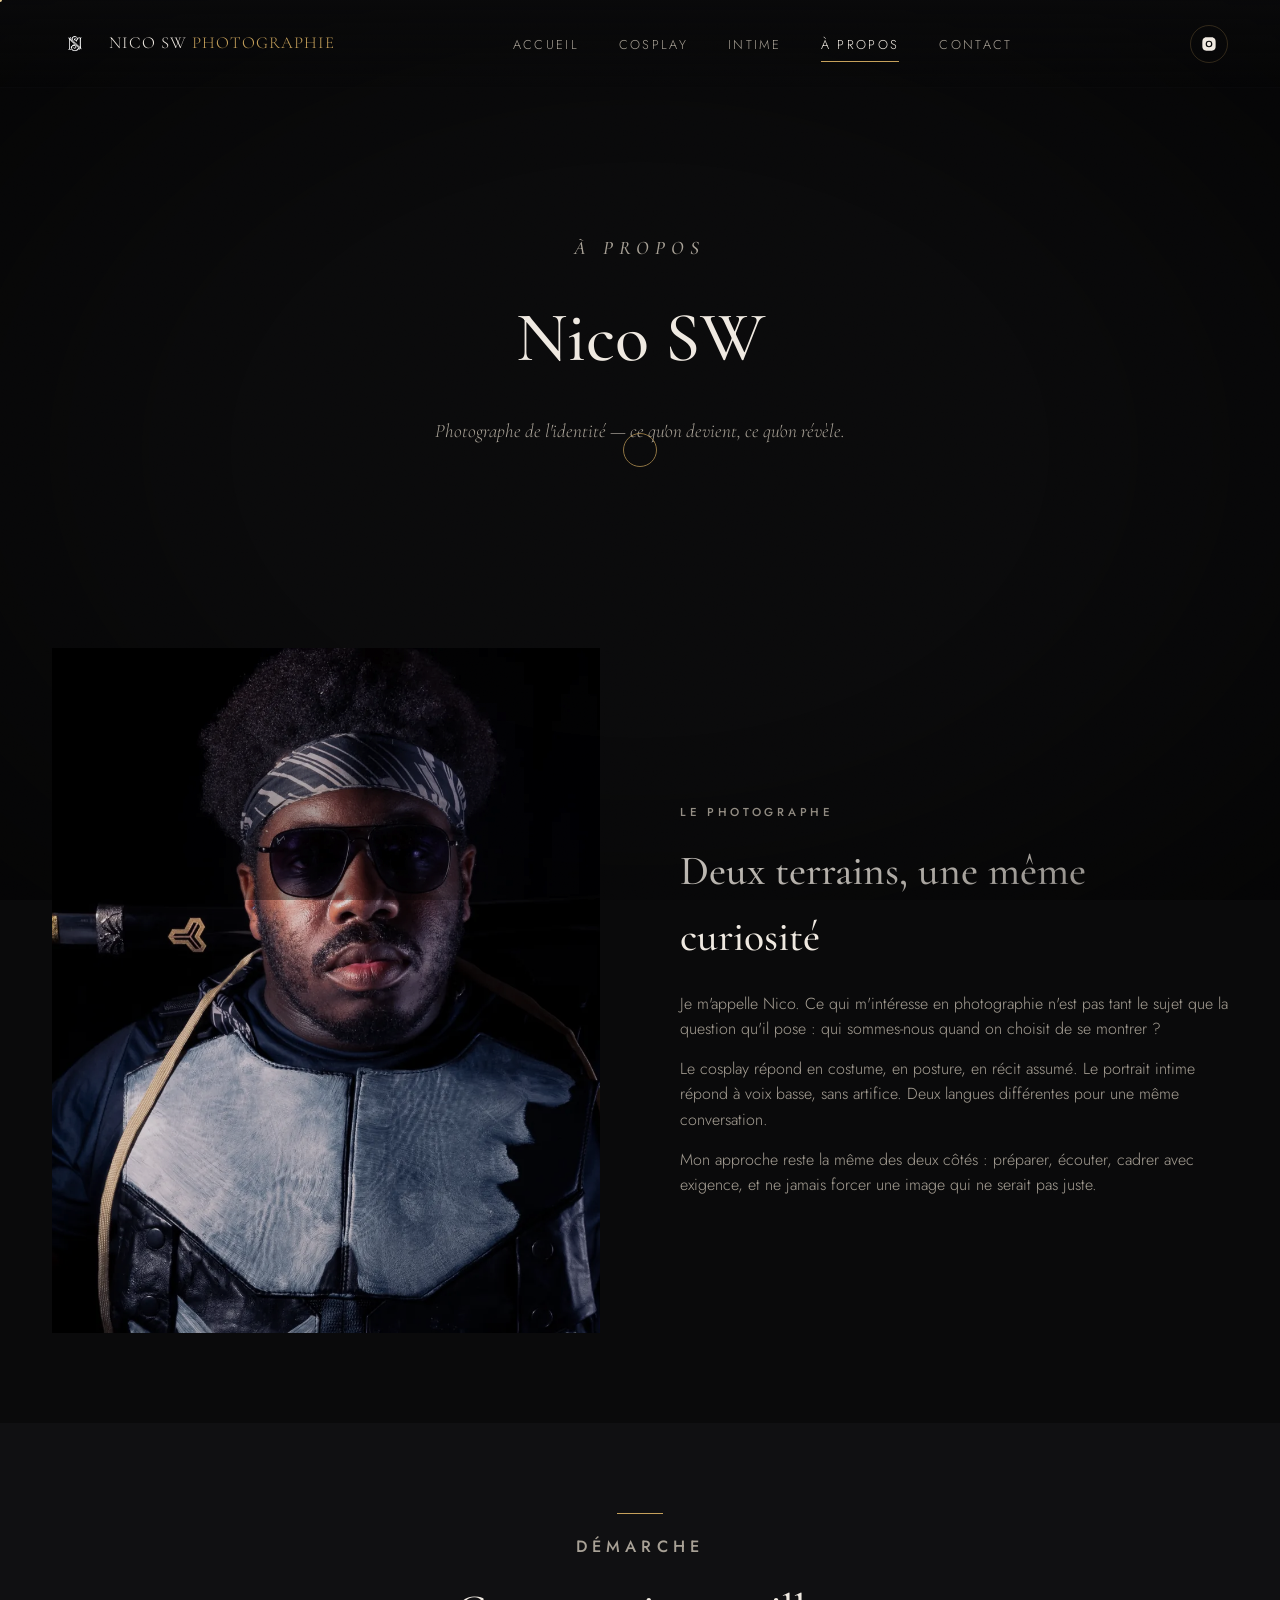
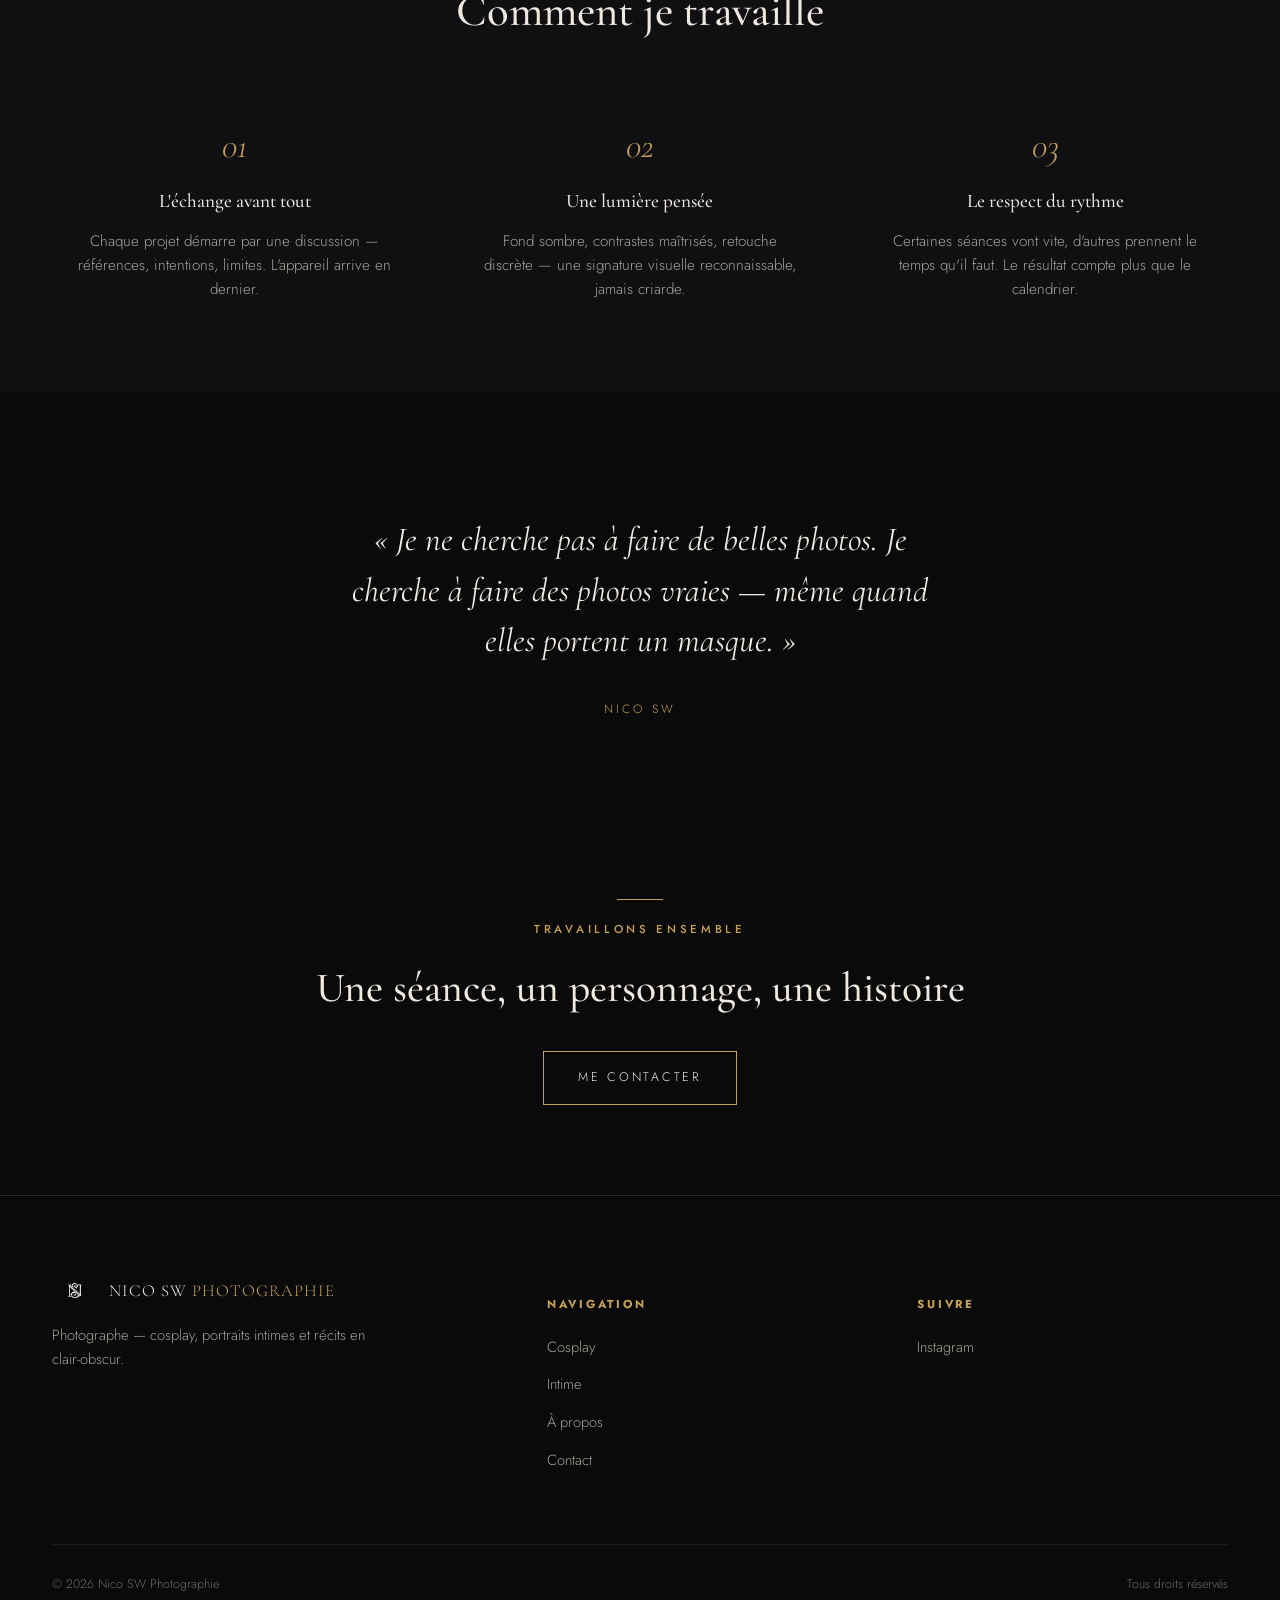
==== a-propos.html @ 3ee848cc "Refonte complète du site : identité sombre et luxe autour du concept masque / vérité Site statique m" ====
<!DOCTYPE html>
<html lang="fr">
<head>
<meta charset="UTF-8">
<meta name="viewport" content="width=device-width, initial-scale=1.0">
<title>À propos — Nico SW Photographie</title>
<meta name="description" content="À propos de Nico SW Photographie — parcours, philosophie et démarche artistique entre cosplay et portraits intimes.">
<link rel="icon" type="image/png" sizes="32x32" href="assets/img/favicon-32.png">
<link rel="apple-touch-icon" href="assets/img/apple-touch-icon.png">
<link rel="preconnect" href="https://fonts.googleapis.com">
<link rel="preconnect" href="https://fonts.gstatic.com" crossorigin>
<link rel="stylesheet" href="css/style.css">
</head>
<body>
<a class="skip-link" href="#main">Aller au contenu</a>
<div class="grain" aria-hidden="true"></div>
<div class="vignette" aria-hidden="true"></div>
<div class="cursor-ring" aria-hidden="true"></div>
<div class="cursor-dot" aria-hidden="true"></div>
<div class="curtain" aria-hidden="true">
  <img class="curtain__mark" src="assets/img/logo-ns.webp" alt="">
</div>

<header class="site-header">
  <div class="wrap">
    <a class="brand" href="index.html">
      <img src="assets/img/logo-ns.webp" alt="">
      <span class="brand-name">NICO SW <em>PHOTOGRAPHIE</em></span>
    </a>
    <nav class="main-nav" id="main-nav">
      <ul>
        <li><a href="index.html">Accueil</a></li>
        <li><a href="cosplay.html">Cosplay</a></li>
        <li><a href="intime.html">Intime</a></li>
        <li><a href="a-propos.html" class="is-current">À propos</a></li>
        <li><a href="contact.html">Contact</a></li>
      </ul>
    </nav>
    <div class="header-actions">
      <a class="icon-link desktop-only" href="https://www.instagram.com/nico_sw_photographie/" target="_blank" rel="noopener" aria-label="Instagram">
        <svg viewBox="0 0 24 24"><path d="M12 2c2.7 0 3.06.01 4.12.06 1.06.05 1.79.22 2.43.46.66.26 1.22.6 1.77 1.15.55.55.9 1.11 1.15 1.77.24.64.41 1.37.46 2.43.05 1.06.06 1.42.06 4.13s-.01 3.06-.06 4.13c-.05 1.06-.22 1.79-.46 2.43a4.9 4.9 0 0 1-1.15 1.77 4.9 4.9 0 0 1-1.77 1.15c-.64.24-1.37.41-2.43.46-1.06.05-1.42.06-4.12.06s-3.06-.01-4.13-.06c-1.06-.05-1.79-.22-2.43-.46a4.9 4.9 0 0 1-1.77-1.15 4.9 4.9 0 0 1-1.15-1.77c-.24-.64-.41-1.37-.46-2.43C2.01 15.06 2 14.7 2 12s.01-3.06.06-4.13c.05-1.06.22-1.79.46-2.43.26-.66.6-1.22 1.15-1.77A4.9 4.9 0 0 1 5.44 2.52c.64-.24 1.37-.41 2.43-.46C8.94 2.01 9.3 2 12 2Zm0 5a5 5 0 1 0 0 10 5 5 0 0 0 0-10Zm0 8.2A3.2 3.2 0 1 1 12 8.8a3.2 3.2 0 0 1 0 6.4Zm5.2-8.4a1.17 1.17 0 1 1 0-2.34 1.17 1.17 0 0 1 0 2.34Z"/></svg>
      </a>
      <button class="nav-toggle" aria-label="Menu" aria-expanded="false" aria-controls="main-nav">
        <span></span><span></span><span></span>
      </button>
    </div>
  </div>
</header>

<main id="main">

  <section class="page-hero">
    <p class="eyebrow">À propos</p>
    <h1>Nico SW</h1>
    <p>Photographe de l'identité — ce qu'on devient, ce qu'on révèle.</p>
  </section>

  <section class="section section--tight">
    <div class="wrap split">
      <img class="reveal" src="assets/img/cosplay-katana.webp" alt="Photographie signée Nico SW, portrait cosplay en clair-obscur">
      <div class="reveal reveal-delay-1">
        <p class="eyebrow">Le photographe</p>
        <h2>Deux terrains, une même curiosité</h2>
        <p>Je m'appelle Nico. Ce qui m'intéresse en photographie n'est pas tant le sujet que la question qu'il pose : qui sommes-nous quand on choisit de se montrer ?</p>
        <p>Le cosplay répond en costume, en posture, en récit assumé. Le portrait intime répond à voix basse, sans artifice. Deux langues différentes pour une même conversation.</p>
        <p>Mon approche reste la même des deux côtés : préparer, écouter, cadrer avec exigence, et ne jamais forcer une image qui ne serait pas juste.</p>
      </div>
    </div>
  </section>

  <section class="section section--tight" style="background:var(--bg-alt);">
    <div class="wrap">
      <div class="section-head reveal">
        <div class="hairline"></div>
        <p class="eyebrow">Démarche</p>
        <h2>Comment je travaille</h2>
      </div>
      <div class="philosophy-list">
        <div class="philosophy-item reveal">
          <span class="num">01</span>
          <h4>L'échange avant tout</h4>
          <p>Chaque projet démarre par une discussion — références, intentions, limites. L'appareil arrive en dernier.</p>
        </div>
        <div class="philosophy-item reveal reveal-delay-1">
          <span class="num">02</span>
          <h4>Une lumière pensée</h4>
          <p>Fond sombre, contrastes maîtrisés, retouche discrète — une signature visuelle reconnaissable, jamais criarde.</p>
        </div>
        <div class="philosophy-item reveal reveal-delay-2">
          <span class="num">03</span>
          <h4>Le respect du rythme</h4>
          <p>Certaines séances vont vite, d'autres prennent le temps qu'il faut. Le résultat compte plus que le calendrier.</p>
        </div>
      </div>
    </div>
  </section>

  <section class="section section--tight">
    <div class="wrap quote-block reveal">
      <blockquote>« Je ne cherche pas à faire de belles photos. Je cherche à faire des photos vraies — même quand elles portent un masque. »</blockquote>
      <cite>Nico SW</cite>
    </div>
  </section>

  <section class="section section--tight">
    <div class="wrap text-center reveal">
      <div class="hairline"></div>
      <p class="eyebrow">Travaillons ensemble</p>
      <h2 style="margin-top:16px; font-size:clamp(2rem,4vw,2.6rem);">Une séance, un personnage, une histoire</h2>
      <a class="btn" style="margin-top:30px;" href="contact.html"><span>Me contacter</span></a>
    </div>
  </section>

</main>

<footer class="site-footer">
  <div class="wrap">
    <div class="footer-top">
      <div class="footer-brand">
        <a class="brand" href="index.html">
          <img src="assets/img/logo-ns.webp" alt="">
          <span class="brand-name">NICO SW <em>PHOTOGRAPHIE</em></span>
        </a>
        <p>Photographe — cosplay, portraits intimes et récits en clair-obscur.</p>
      </div>
      <div class="footer-col">
        <h5>Navigation</h5>
        <ul>
          <li><a href="cosplay.html">Cosplay</a></li>
          <li><a href="intime.html">Intime</a></li>
          <li><a href="a-propos.html">À propos</a></li>
          <li><a href="contact.html">Contact</a></li>
        </ul>
      </div>
      <div class="footer-col">
        <h5>Suivre</h5>
        <ul>
          <li><a href="https://www.instagram.com/nico_sw_photographie/" target="_blank" rel="noopener">Instagram</a></li>
        </ul>
      </div>
    </div>
    <div class="footer-bottom">
      <span>© 2026 Nico SW Photographie</span>
      <span>Tous droits réservés</span>
    </div>
  </div>
</footer>

<script src="js/main.js"></script>
</body>
</html>
---- css/style.css ----
/* ==========================================================================
   NICO SW PHOTOGRAPHIE — feuille de style
   Concept : la dualité masque / vérité (Cosplay = devenir, Intime = révéler)
   ========================================================================== */

@import url('https://fonts.googleapis.com/css2?family=Cormorant+Garamond:ital,wght@0,400;0,500;0,600;1,400;1,500&family=Jost:wght@300;400;500;600&display=swap');

:root {
  --bg: #0a0a0b;
  --bg-alt: #101012;
  --bg-raised: #16161a;
  --ink: #efe9e1;
  --ink-dim: #a8a196;
  --ink-faint: #6f6a62;
  --gold: #c6a15b;
  --gold-bright: #e9cf94;
  --gold-dim: #8a7245;
  --line: rgba(198, 161, 91, 0.22);
  --line-soft: rgba(239, 233, 225, 0.08);
  --shadow: 0 30px 80px rgba(0, 0, 0, 0.55);

  --font-display: 'Cormorant Garamond', 'Times New Roman', serif;
  --font-sans: 'Jost', 'Helvetica Neue', Arial, sans-serif;

  --ease: cubic-bezier(0.22, 1, 0.36, 1);
  --ease-curtain: cubic-bezier(0.76, 0, 0.24, 1);

  --header-h: 88px;
}

/* ---------- Reset ---------- */
*, *::before, *::after { box-sizing: border-box; }
html { scroll-behavior: smooth; }
body {
  margin: 0;
  background: var(--bg);
  color: var(--ink);
  font-family: var(--font-sans);
  font-weight: 300;
  line-height: 1.6;
  -webkit-font-smoothing: antialiased;
  overflow-x: hidden;
}
img { max-width: 100%; display: block; }
a { color: inherit; text-decoration: none; }
ul { list-style: none; margin: 0; padding: 0; }
h1, h2, h3, h4 { margin: 0; font-family: var(--font-display); font-weight: 500; }
p { margin: 0; }
button { font-family: inherit; background: none; border: none; color: inherit; cursor: pointer; }
input, textarea { font-family: inherit; }

.sr-only {
  position: absolute; width: 1px; height: 1px; padding: 0; margin: -1px;
  overflow: hidden; clip: rect(0,0,0,0); white-space: nowrap; border: 0;
}
.skip-link {
  position: fixed; top: -60px; left: 16px; z-index: 999;
  background: var(--gold); color: #14110a; padding: 12px 20px;
  font-family: var(--font-sans); font-size: 0.85rem; letter-spacing: 0.05em;
  transition: top 0.25s var(--ease);
}
.skip-link:focus { top: 16px; }

/* ---------- Grain overlay ---------- */
.grain {
  position: fixed; inset: 0; z-index: 3; pointer-events: none;
  opacity: 0.05; mix-blend-mode: overlay;
  background-image: url("data:image/svg+xml,%3Csvg xmlns='http://www.w3.org/2000/svg' width='140' height='140'%3E%3Cfilter id='n'%3E%3CfeTurbulence type='fractalNoise' baseFrequency='0.9' numOctaves='2' stitchTiles='stitch'/%3E%3C/filter%3E%3Crect width='100%25' height='100%25' filter='url(%23n)'/%3E%3C/svg%3E");
}

/* ---------- Vignette ---------- */
.vignette {
  position: fixed; inset: 0; z-index: 2; pointer-events: none;
  background: radial-gradient(ellipse at center, transparent 45%, rgba(0,0,0,0.55) 100%);
}

/* ---------- Custom cursor ---------- */
.cursor-ring, .cursor-dot {
  position: fixed; top: 0; left: 0; z-index: 9998; pointer-events: none;
  border-radius: 50%; transform: translate(-50%, -50%);
  will-change: transform;
}
.cursor-ring {
  width: 34px; height: 34px; border: 1px solid var(--gold);
  transition: width 0.25s var(--ease), height 0.25s var(--ease), border-color 0.25s var(--ease), opacity 0.25s;
  opacity: 0.7;
}
.cursor-dot {
  width: 4px; height: 4px; background: var(--gold-bright);
}
.cursor-ring.is-active { width: 64px; height: 64px; border-color: var(--gold-bright); opacity: 1; }
.cursor-ring.is-hidden, .cursor-dot.is-hidden { opacity: 0; }
@media (hover: none), (pointer: coarse) {
  .cursor-ring, .cursor-dot { display: none; }
}

/* ---------- Page curtain transition ---------- */
.curtain {
  position: fixed; inset: 0; z-index: 9999;
  background: var(--bg);
  display: flex; align-items: center; justify-content: center;
  clip-path: circle(150% at 50% 50%);
  transition: clip-path 0.9s var(--ease-curtain);
}
.curtain.is-open { clip-path: circle(0% at 50% 50%); }
.curtain.is-leaving { clip-path: circle(150% at 50% 50%); }
.curtain__mark {
  width: 64px; opacity: 0.9;
  filter: drop-shadow(0 0 18px rgba(198,161,91,0.45));
}
@media (prefers-reduced-motion: reduce) {
  .curtain { transition: none; }
  html { scroll-behavior: auto; }
}

/* ---------- Layout helpers ---------- */
.wrap { max-width: 1240px; margin: 0 auto; padding: 0 32px; }
@media (max-width: 640px) { .wrap { padding: 0 20px; } }

.eyebrow {
  font-family: var(--font-sans); font-size: 0.72rem; letter-spacing: 0.32em;
  text-transform: uppercase; color: var(--gold); font-weight: 500;
}

.reveal { opacity: 0; transform: translateY(28px); transition: opacity 0.9s var(--ease), transform 0.9s var(--ease); }
.reveal.is-visible { opacity: 1; transform: translateY(0); }
.reveal-delay-1.is-visible { transition-delay: 0.1s; }
.reveal-delay-2.is-visible { transition-delay: 0.2s; }
.reveal-delay-3.is-visible { transition-delay: 0.3s; }

/* ---------- Header ---------- */
.site-header {
  position: fixed; top: 0; left: 0; right: 0; z-index: 500;
  height: var(--header-h);
  display: flex; align-items: center;
  background: linear-gradient(to bottom, rgba(10,10,11,0.85), transparent);
  transition: background 0.4s var(--ease), height 0.4s var(--ease), border-color 0.4s var(--ease);
  border-bottom: 1px solid transparent;
}
.site-header.is-scrolled {
  height: 68px;
  background: rgba(10,10,11,0.92);
  backdrop-filter: blur(10px);
  border-bottom-color: var(--line);
}
.site-header .wrap { display: flex; align-items: center; justify-content: space-between; width: 100%; }

.brand { display: flex; align-items: center; gap: 12px; }
.brand img { height: 30px; width: auto; }
.brand-name {
  font-family: var(--font-display); font-size: 1.05rem; letter-spacing: 0.06em;
  color: var(--ink);
}
.brand-name em { color: var(--gold); font-style: normal; }

.main-nav ul { display: flex; gap: 40px; }
.main-nav a {
  position: relative; font-size: 0.8rem; letter-spacing: 0.18em; text-transform: uppercase;
  color: var(--ink-dim); padding: 6px 0;
  transition: color 0.3s var(--ease);
}
.main-nav a::after {
  content: ''; position: absolute; left: 0; right: 100%; bottom: -2px; height: 1px;
  background: var(--gold); transition: right 0.35s var(--ease);
}
.main-nav a:hover, .main-nav a.is-current { color: var(--ink); }
.main-nav a:hover::after, .main-nav a.is-current::after { right: 0; }

.header-actions { display: flex; align-items: center; gap: 22px; }
.icon-link {
  width: 38px; height: 38px; border: 1px solid var(--line); border-radius: 50%;
  display: flex; align-items: center; justify-content: center;
  transition: border-color 0.3s var(--ease), background 0.3s var(--ease);
}
.icon-link:hover { border-color: var(--gold); background: rgba(198,161,91,0.08); }
.icon-link svg { width: 16px; height: 16px; fill: var(--ink); }

.nav-toggle {
  display: none; width: 40px; height: 40px; flex-direction: column; justify-content: center;
  align-items: center; gap: 5px; border: 1px solid var(--line); border-radius: 50%;
}
.nav-toggle span { display: block; width: 16px; height: 1px; background: var(--ink); }

@media (max-width: 860px) {
  .main-nav { position: fixed; inset: 0; top: 68px; background: var(--bg);
    display: flex; align-items: center; justify-content: center;
    transform: translateY(-8px); opacity: 0; pointer-events: none;
    transition: opacity 0.35s var(--ease), transform 0.35s var(--ease); }
  .main-nav.is-open { opacity: 1; transform: translateY(0); pointer-events: auto; }
  .main-nav ul { flex-direction: column; gap: 30px; text-align: center; }
  .main-nav a { font-size: 1rem; }
  .nav-toggle { display: flex; }
  .header-actions .icon-link.desktop-only { display: none; }
}

/* ---------- Hero (home) ---------- */
.hero {
  min-height: 100vh; display: flex; flex-direction: column; align-items: center; justify-content: center;
  text-align: center; position: relative; padding: 140px 24px 80px;
  background:
    radial-gradient(ellipse at 50% 30%, rgba(198,161,91,0.10), transparent 55%),
    linear-gradient(180deg, #0a0a0b 0%, #0a0a0b 70%, #0d0d0f 100%);
}
.hero__mark { width: 120px; margin: 0 auto 28px; opacity: 0; animation: markFade 1.6s var(--ease) 0.4s forwards; }
@keyframes markFade { to { opacity: 1; } }
.hero__eyebrow { margin-bottom: 22px; }
.hero h1 {
  font-size: clamp(2.6rem, 7vw, 5.4rem); line-height: 1.05; letter-spacing: 0.01em;
  color: var(--ink);
}
.hero h1 em { font-style: italic; color: var(--gold-bright); }
.hero__tagline {
  margin-top: 26px; font-family: var(--font-display); font-style: italic;
  font-size: clamp(1.1rem, 2vw, 1.5rem); color: var(--ink-dim); max-width: 620px;
}
.hero__scroll {
  position: absolute; bottom: 40px; left: 50%; transform: translateX(-50%);
  display: flex; flex-direction: column; align-items: center; gap: 10px;
  font-size: 0.68rem; letter-spacing: 0.3em; text-transform: uppercase; color: var(--ink-faint);
}
.hero__scroll-line { width: 1px; height: 46px; background: linear-gradient(var(--gold), transparent); animation: scrollLine 2.2s ease-in-out infinite; }
@keyframes scrollLine { 0%,100% { transform: scaleY(1); opacity: 0.5; } 50% { transform: scaleY(0.6); opacity: 1; } }

/* ---------- Section basics ---------- */
.section { padding: 130px 0; position: relative; }
.section--tight { padding: 90px 0; }
.section-head { max-width: 680px; margin: 0 auto 64px; text-align: center; }
.section-head h2 { font-size: clamp(2rem, 4vw, 2.8rem); margin-top: 16px; }
.section-head p { margin-top: 20px; color: var(--ink-dim); font-size: 1.02rem; }
.hairline { width: 46px; height: 1px; background: var(--gold); margin: 0 auto 20px; }

/* ---------- Duality split ---------- */
.duality { display: grid; grid-template-columns: 1fr 1fr; }
@media (max-width: 860px) { .duality { grid-template-columns: 1fr; } }

.duality__card {
  position: relative; min-height: 62vh; display: flex; align-items: flex-end;
  overflow: hidden; isolation: isolate;
}
.duality__bg {
  position: absolute; inset: 0; background-size: cover; background-position: center;
  transform: scale(1.08); filter: saturate(0.75) brightness(0.55);
  transition: transform 1.2s var(--ease), filter 1.2s var(--ease);
  z-index: -2;
}
.duality__veil {
  position: absolute; inset: 0; z-index: -1;
  background:
    linear-gradient(180deg, rgba(10,10,11,0.15) 0%, rgba(10,10,11,0.92) 100%);
  transition: opacity 0.9s var(--ease);
}
.duality__card--intime .duality__bg {
  background:
    radial-gradient(circle at 30% 20%, rgba(198,161,91,0.16), transparent 55%),
    radial-gradient(circle at 75% 80%, rgba(120,90,60,0.14), transparent 50%),
    repeating-linear-gradient(115deg, #121014 0px, #121014 2px, #17151a 3px, #121014 5px);
}
.duality__card:hover .duality__bg { transform: scale(1); filter: saturate(1) brightness(0.7); }
.duality__content { position: relative; padding: 56px; width: 100%; }
.duality__num { color: var(--gold); font-size: 0.75rem; letter-spacing: 0.3em; }
.duality__content h3 { font-size: clamp(2.1rem, 4vw, 3.1rem); margin-top: 14px; color: var(--ink); }
.duality__content p { margin-top: 16px; max-width: 380px; color: var(--ink-dim); font-size: 0.98rem; }
.duality__link {
  margin-top: 26px; display: inline-flex; align-items: center; gap: 10px;
  font-size: 0.78rem; letter-spacing: 0.2em; text-transform: uppercase; color: var(--gold-bright);
}
.duality__link svg { width: 14px; height: 14px; fill: currentColor; transition: transform 0.3s var(--ease); }
.duality__card:hover .duality__link svg { transform: translateX(6px); }
.duality__badge {
  position: absolute; top: 32px; right: 32px; font-size: 0.68rem; letter-spacing: 0.22em;
  color: var(--ink-faint); border: 1px solid var(--line); padding: 6px 12px; text-transform: uppercase;
}

/* ---------- Gallery strip / grid ---------- */
.gallery { display: grid; grid-template-columns: repeat(3, 1fr); gap: 4px; }
@media (max-width: 760px) { .gallery { grid-template-columns: 1fr; } }
.gallery--cosplay { grid-template-columns: 1.15fr 1fr 1fr; }
@media (max-width: 760px) { .gallery--cosplay { grid-template-columns: 1fr; } }

.gallery__item {
  position: relative; overflow: hidden; aspect-ratio: 3/4; cursor: pointer;
}
.gallery--cosplay .gallery__item:first-child { aspect-ratio: 3/4; }
.gallery__item img {
  width: 100%; height: 100%; object-fit: cover; object-position: center 18%;
  transform: scale(1.06); filter: saturate(0.85) brightness(0.82);
  transition: transform 1.4s var(--ease), filter 1.4s var(--ease);
}
.gallery__item:hover img { transform: scale(1); filter: saturate(1) brightness(1); }
.gallery__caption {
  position: absolute; left: 0; right: 0; bottom: 0; padding: 24px;
  background: linear-gradient(0deg, rgba(0,0,0,0.75), transparent);
  transform: translateY(12px); opacity: 0; transition: all 0.4s var(--ease);
}
.gallery__item:hover .gallery__caption { transform: translateY(0); opacity: 1; }
.gallery__caption .eyebrow { display: block; margin-bottom: 4px; }
.gallery__caption h4 { font-size: 1.15rem; color: var(--ink); font-weight: 500; }
.gallery__expand {
  position: absolute; top: 18px; right: 18px; width: 34px; height: 34px; border-radius: 50%;
  border: 1px solid rgba(239,233,225,0.35); display: flex; align-items: center; justify-content: center;
  opacity: 0; transition: opacity 0.3s var(--ease); backdrop-filter: blur(4px);
}
.gallery__item:hover .gallery__expand { opacity: 1; }
.gallery__expand svg { width: 13px; height: 13px; fill: var(--ink); }

/* ---------- Buttons ---------- */
.btn {
  display: inline-flex; align-items: center; gap: 12px; padding: 16px 34px;
  border: 1px solid var(--gold); color: var(--ink); font-size: 0.78rem;
  letter-spacing: 0.22em; text-transform: uppercase; position: relative; overflow: hidden;
}
.btn span { position: relative; z-index: 1; transition: color 0.4s var(--ease); }
.btn::before {
  content: ''; position: absolute; inset: 0; background: var(--gold); transform: translateX(-101%);
  transition: transform 0.45s var(--ease); z-index: 0;
}
.btn:hover::before { transform: translateX(0); }
.btn:hover span { color: #14110a; }
.btn--ghost { border-color: var(--line); }
.btn--ghost:hover::before { background: var(--ink); }

/* ---------- About teaser / quote ---------- */
.quote-block { max-width: 760px; margin: 0 auto; text-align: center; }
.quote-block blockquote {
  font-family: var(--font-display); font-style: italic; font-weight: 400;
  font-size: clamp(1.5rem, 3vw, 2.1rem); line-height: 1.5; color: var(--ink);
}
.quote-block cite {
  display: block; margin-top: 26px; font-style: normal; font-size: 0.75rem;
  letter-spacing: 0.24em; text-transform: uppercase; color: var(--gold);
}

.split {
  display: grid; grid-template-columns: 1fr 1fr; gap: 80px; align-items: center;
}
@media (max-width: 860px) { .split { grid-template-columns: 1fr; gap: 40px; } }
.split img { width: 100%; aspect-ratio: 4/5; object-fit: cover; filter: saturate(0.85) brightness(0.85); }
.split h2 { font-size: clamp(2rem, 4vw, 2.6rem); margin-top: 16px; }
.split p { margin-top: 20px; color: var(--ink-dim); }
.split p + p { margin-top: 14px; }

/* ---------- Page hero (inner pages) ---------- */
.page-hero {
  min-height: 62vh; display: flex; flex-direction: column; align-items: center; justify-content: center;
  text-align: center; padding: 160px 24px 60px; position: relative;
}
.page-hero h1 { font-size: clamp(2.6rem, 6vw, 4.4rem); margin-top: 18px; }
.page-hero p { margin-top: 22px; max-width: 560px; color: var(--ink-dim); font-family: var(--font-display); font-style: italic; font-size: 1.2rem; }

.page-hero--cosplay {
  background: linear-gradient(180deg, rgba(10,10,11,0.55), var(--bg) 92%), url('../assets/img/cosplay-katana.webp') center 30% / cover;
}
.page-hero--intime {
  background:
    radial-gradient(circle at 25% 30%, rgba(198,161,91,0.14), transparent 55%),
    radial-gradient(circle at 80% 75%, rgba(120,90,60,0.12), transparent 50%),
    repeating-linear-gradient(115deg, #121014 0px, #121014 2px, #17151a 3px, #121014 5px);
}

/* ---------- Intime veil interaction ---------- */
.veil-panel {
  position: relative; height: 68vh; margin: 0 auto; max-width: 980px; overflow: hidden;
  border: 1px solid var(--line);
}
.veil-panel__base {
  position: absolute; inset: 0;
  background:
    repeating-linear-gradient(120deg, #16141a 0px, #16141a 3px, #1c1a20 4px, #16141a 7px);
}
.veil-panel__reveal {
  position: absolute; inset: 0;
  background:
    radial-gradient(circle at 50% 50%, rgba(198,161,91,0.22), transparent 60%),
    linear-gradient(135deg, #221c14, #0d0b09 70%);
  -webkit-mask-image: radial-gradient(circle 160px at var(--mx, 50%) var(--my, 50%), black 0%, transparent 100%);
  mask-image: radial-gradient(circle 160px at var(--mx, 50%) var(--my, 50%), black 0%, transparent 100%);
  transition: mask-position 0.05s linear;
}
.veil-panel__content {
  position: relative; z-index: 2; height: 100%; display: flex; flex-direction: column;
  align-items: center; justify-content: center; text-align: center; padding: 40px;
  pointer-events: none;
}
.veil-panel__content h3 { font-size: clamp(1.6rem, 3vw, 2.3rem); }
.veil-panel__content p { margin-top: 16px; max-width: 460px; color: var(--ink-dim); }
.veil-panel__hint {
  margin-top: 28px; font-size: 0.68rem; letter-spacing: 0.28em; text-transform: uppercase; color: var(--gold);
}

.philosophy-list { display: grid; grid-template-columns: repeat(3, 1fr); gap: 40px; margin-top: 70px; }
@media (max-width: 760px) { .philosophy-list { grid-template-columns: 1fr; gap: 46px; } }
.philosophy-item { text-align: center; padding: 0 20px; }
.philosophy-item .num { font-family: var(--font-display); font-style: italic; font-size: 2.2rem; color: var(--gold); }
.philosophy-item h4 { margin-top: 12px; font-size: 1.2rem; }
.philosophy-item p { margin-top: 12px; color: var(--ink-dim); font-size: 0.95rem; }

.notice-card {
  max-width: 640px; margin: 70px auto 0; text-align: center; padding: 46px 40px;
  border: 1px solid var(--line); background: rgba(198,161,91,0.03);
}
.notice-card h4 { font-size: 1.3rem; }
.notice-card p { margin-top: 14px; color: var(--ink-dim); }
.notice-card .btn { margin-top: 26px; }

/* ---------- Contact ---------- */
.contact-grid { display: grid; grid-template-columns: 1.1fr 0.9fr; gap: 90px; }
@media (max-width: 860px) { .contact-grid { grid-template-columns: 1fr; gap: 50px; } }
.contact-card {
  border: 1px solid var(--line); padding: 48px; background: rgba(255,255,255,0.015);
}
.contact-card .eyebrow { margin-bottom: 14px; }
.contact-card h3 { font-size: 1.7rem; }
.contact-card p { margin-top: 16px; color: var(--ink-dim); }
.contact-card .btn { margin-top: 28px; }
.contact-steps { margin-top: 40px; }
.contact-steps li { display: flex; gap: 16px; padding: 16px 0; border-top: 1px solid var(--line-soft); }
.contact-steps li:first-child { border-top: none; }
.contact-steps .idx { font-family: var(--font-display); font-style: italic; color: var(--gold); font-size: 1.2rem; width: 24px; flex-shrink: 0; }
.contact-steps strong { display: block; color: var(--ink); font-weight: 500; margin-bottom: 4px; }
.contact-steps span { color: var(--ink-dim); font-size: 0.92rem; }

.faq-item { padding: 22px 0; border-top: 1px solid var(--line-soft); }
.faq-item:first-child { border-top: none; }
.faq-item h4 { font-size: 1.05rem; font-weight: 500; }
.faq-item p { margin-top: 10px; color: var(--ink-dim); font-size: 0.93rem; }

/* ---------- Lightbox ---------- */
.lightbox {
  position: fixed; inset: 0; z-index: 800; background: rgba(6,6,7,0.94);
  display: flex; align-items: center; justify-content: center;
  opacity: 0; pointer-events: none; transition: opacity 0.4s var(--ease);
  padding: 40px;
}
.lightbox.is-open { opacity: 1; pointer-events: auto; }
.lightbox img {
  max-width: 90vw; max-height: 82vh; width: auto; object-fit: contain;
  box-shadow: var(--shadow);
  transform: scale(0.96); transition: transform 0.4s var(--ease);
}
.lightbox.is-open img { transform: scale(1); }
.lightbox__caption { position: absolute; bottom: 34px; left: 0; right: 0; text-align: center; color: var(--ink-dim); font-size: 0.85rem; letter-spacing: 0.05em; }
.lightbox__close {
  position: absolute; top: 30px; right: 30px; width: 44px; height: 44px; border-radius: 50%;
  border: 1px solid var(--line); display: flex; align-items: center; justify-content: center;
}
.lightbox__close svg { width: 16px; height: 16px; fill: var(--ink); }
.lightbox__nav { position: absolute; top: 50%; transform: translateY(-50%); width: 48px; height: 48px; border-radius: 50%; border: 1px solid var(--line); display: flex; align-items: center; justify-content: center; }
.lightbox__nav svg { width: 16px; height: 16px; fill: var(--ink); }
.lightbox__prev { left: 24px; }
.lightbox__next { right: 24px; }
@media (max-width: 640px) { .lightbox__nav { display: none; } }

/* ---------- Footer ---------- */
.site-footer { border-top: 1px solid var(--line); padding: 80px 0 40px; }
.footer-top { display: grid; grid-template-columns: 1.4fr 1fr 1fr; gap: 60px; padding-bottom: 60px; }
@media (max-width: 760px) { .footer-top { grid-template-columns: 1fr; gap: 44px; } }
.footer-brand .brand { margin-bottom: 18px; }
.footer-brand p { color: var(--ink-dim); max-width: 320px; font-size: 0.92rem; }
.footer-col h5 { font-size: 0.72rem; letter-spacing: 0.24em; text-transform: uppercase; color: var(--gold); margin-bottom: 20px; }
.footer-col ul li { margin-bottom: 12px; }
.footer-col a { color: var(--ink-dim); font-size: 0.92rem; transition: color 0.3s var(--ease); }
.footer-col a:hover { color: var(--ink); }
.footer-bottom {
  display: flex; justify-content: space-between; align-items: center; padding-top: 30px;
  border-top: 1px solid var(--line-soft); font-size: 0.78rem; color: var(--ink-faint);
  flex-wrap: wrap; gap: 12px;
}

/* ---------- Utility ---------- */
.text-center { text-align: center; }
::selection { background: var(--gold); color: #14110a; }
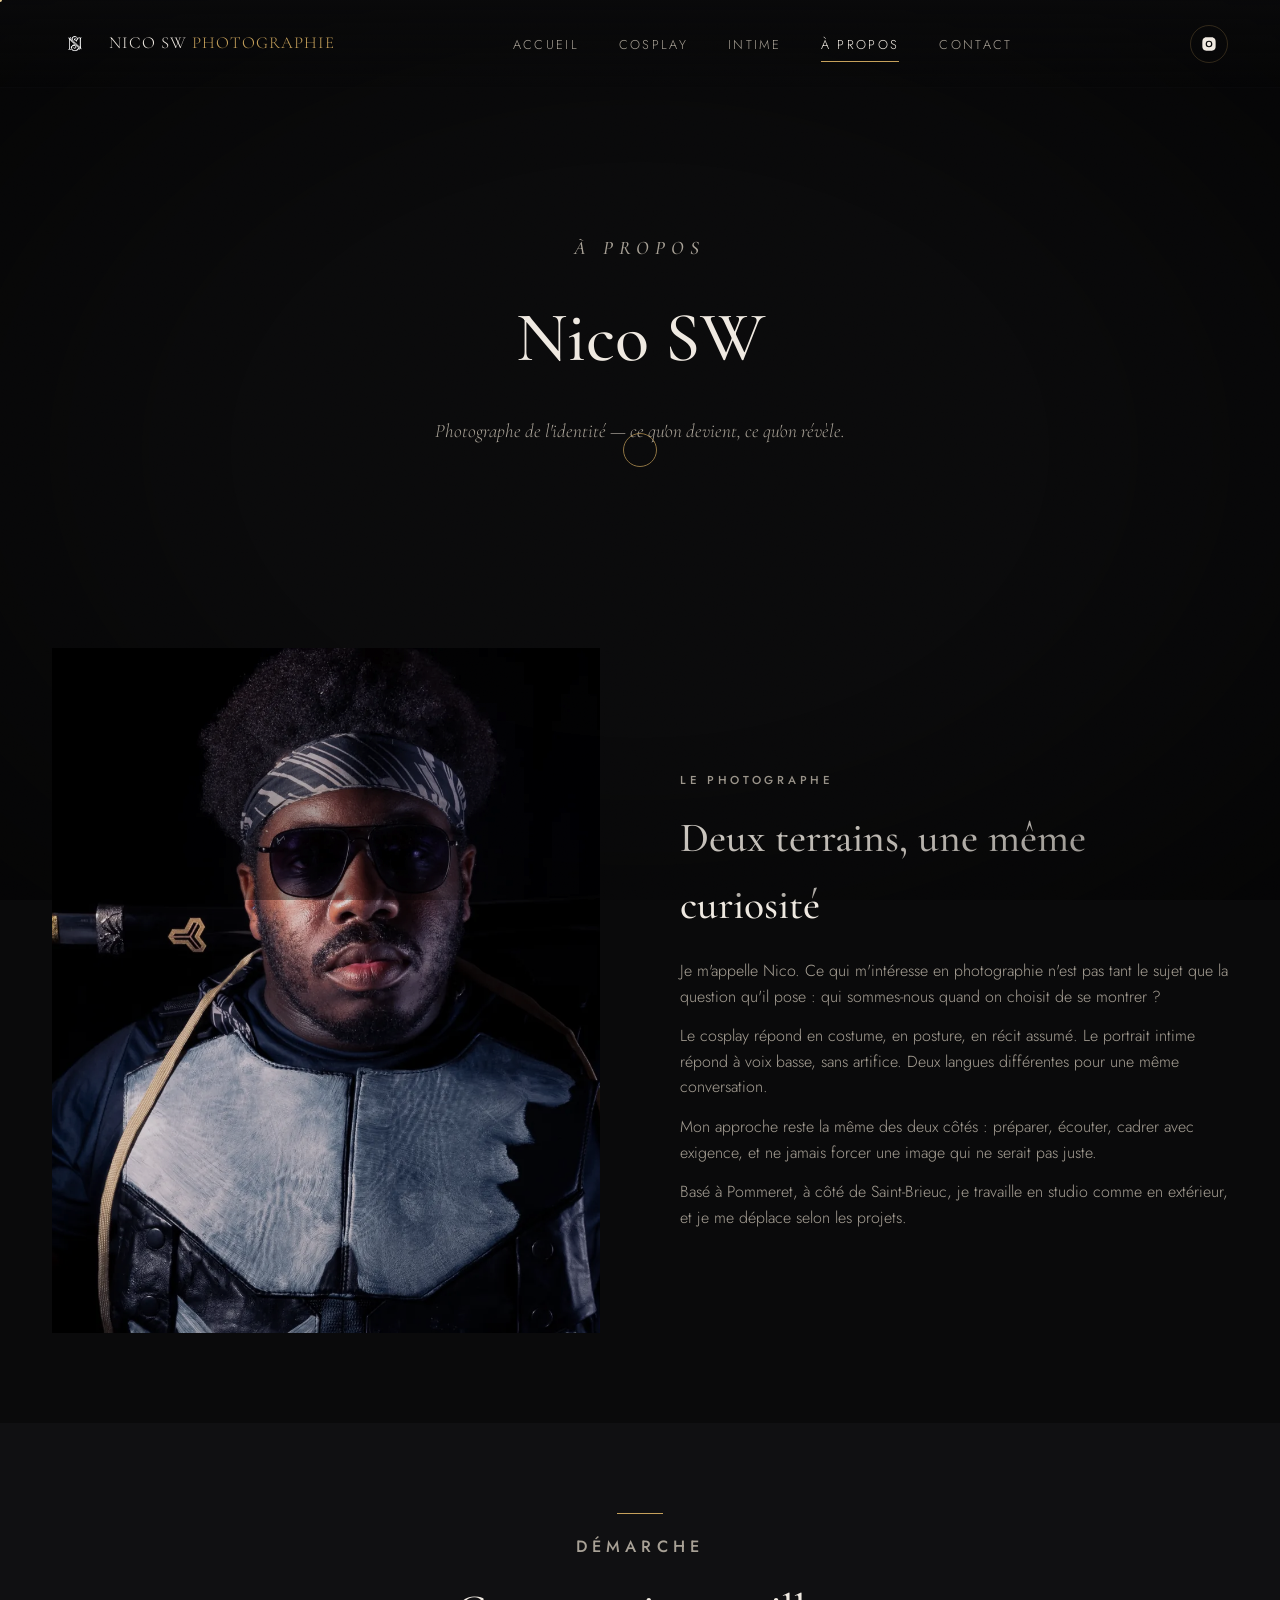
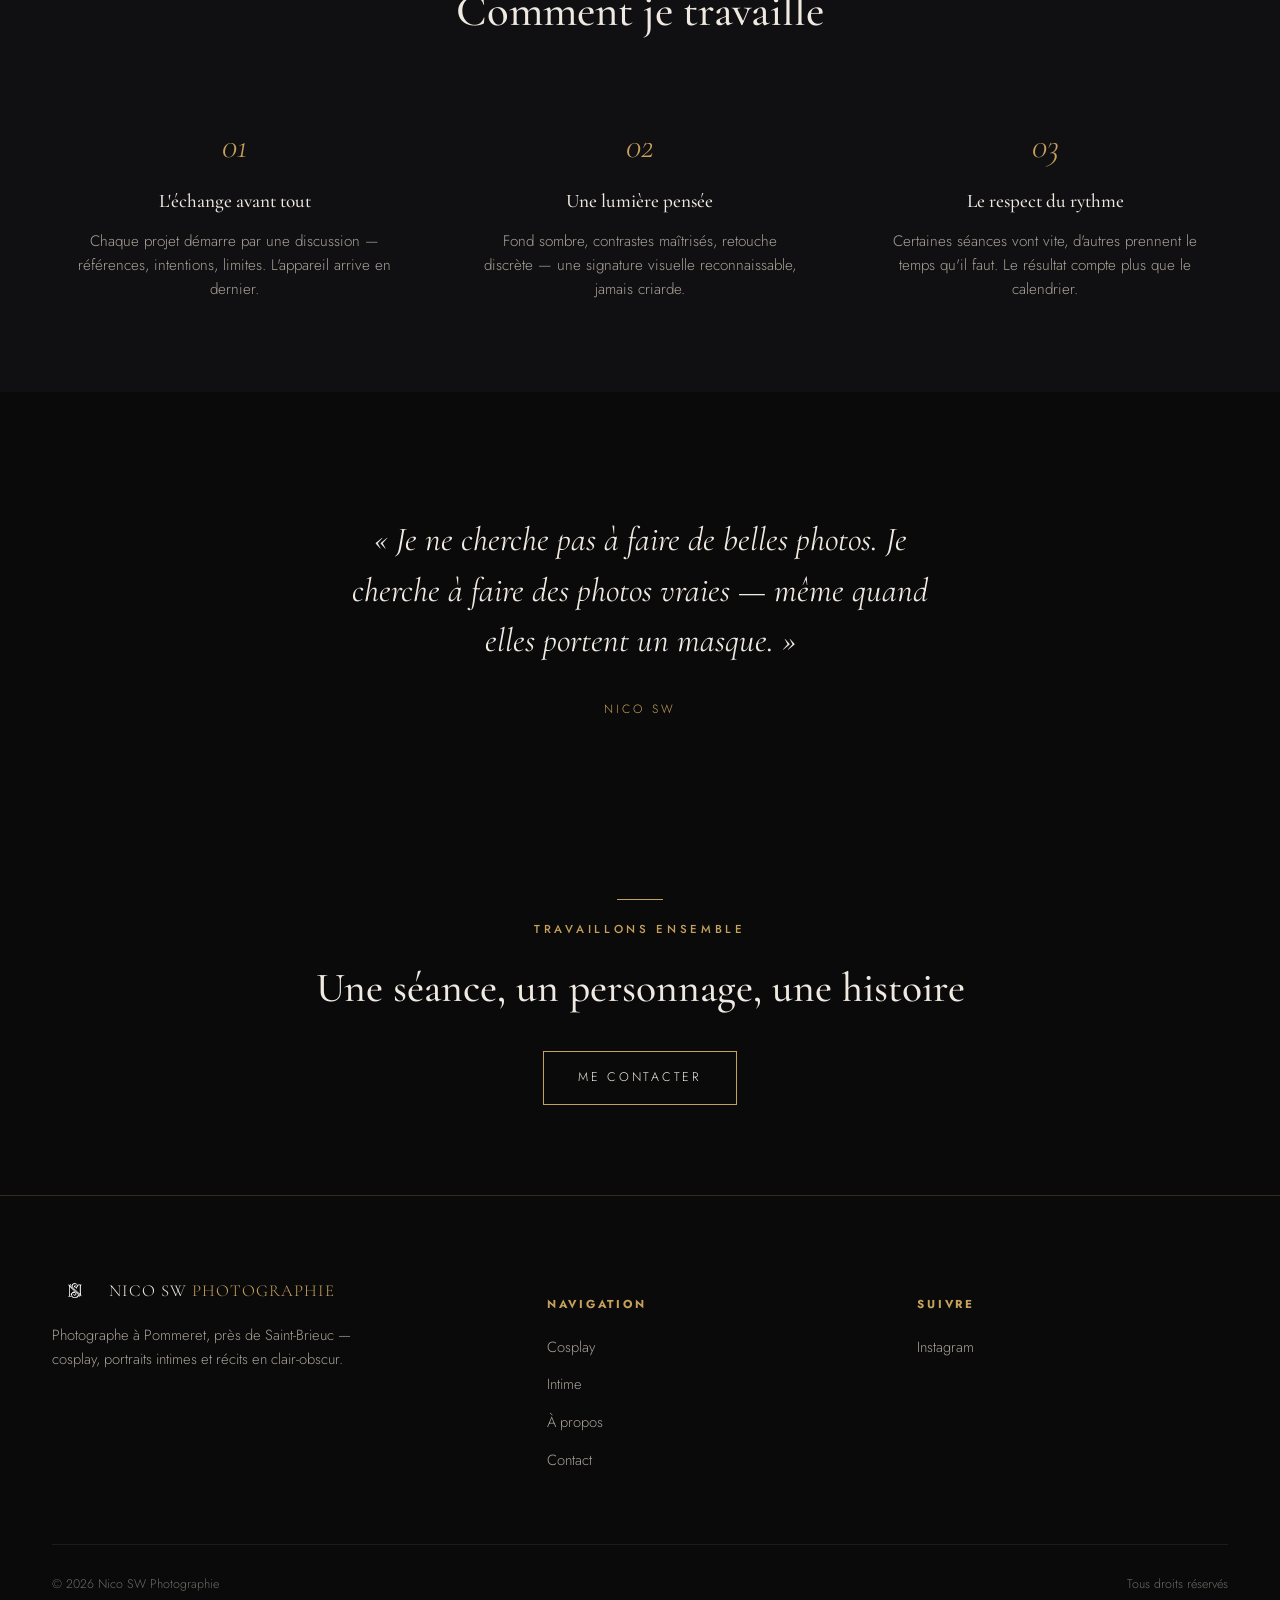
==== commit 59ab87ce: "Ajoute un formulaire de contact fonctionnel et la localisation (Pommeret / Saint-Brieuc) Le formulai" ====
--- a/a-propos.html
+++ b/a-propos.html
@@ -4,7 +4,7 @@
 <meta charset="UTF-8">
 <meta name="viewport" content="width=device-width, initial-scale=1.0">
 <title>À propos — Nico SW Photographie</title>
-<meta name="description" content="À propos de Nico SW Photographie — parcours, philosophie et démarche artistique entre cosplay et portraits intimes.">
+<meta name="description" content="À propos de Nico SW Photographie, basé à Pommeret près de Saint-Brieuc — parcours, philosophie et démarche artistique entre cosplay et portraits intimes.">
 <link rel="icon" type="image/png" sizes="32x32" href="assets/img/favicon-32.png">
 <link rel="apple-touch-icon" href="assets/img/apple-touch-icon.png">
 <link rel="preconnect" href="https://fonts.googleapis.com">
@@ -64,6 +64,7 @@
         <p>Je m'appelle Nico. Ce qui m'intéresse en photographie n'est pas tant le sujet que la question qu'il pose : qui sommes-nous quand on choisit de se montrer ?</p>
         <p>Le cosplay répond en costume, en posture, en récit assumé. Le portrait intime répond à voix basse, sans artifice. Deux langues différentes pour une même conversation.</p>
         <p>Mon approche reste la même des deux côtés : préparer, écouter, cadrer avec exigence, et ne jamais forcer une image qui ne serait pas juste.</p>
+        <p>Basé à Pommeret, à côté de Saint-Brieuc, je travaille en studio comme en extérieur, et je me déplace selon les projets.</p>
       </div>
     </div>
   </section>
@@ -121,7 +122,7 @@
           <img src="assets/img/logo-ns.webp" alt="">
           <span class="brand-name">NICO SW <em>PHOTOGRAPHIE</em></span>
         </a>
-        <p>Photographe — cosplay, portraits intimes et récits en clair-obscur.</p>
+        <p>Photographe à Pommeret, près de Saint-Brieuc — cosplay, portraits intimes et récits en clair-obscur.</p>
       </div>
       <div class="footer-col">
         <h5>Navigation</h5>
--- a/css/style.css
+++ b/css/style.css
@@ -423,6 +423,53 @@
 .faq-item:first-child { border-top: none; }
 .faq-item h4 { font-size: 1.05rem; font-weight: 500; }
 .faq-item p { margin-top: 10px; color: var(--ink-dim); font-size: 0.93rem; }
+
+.location-note {
+  display: inline-flex; align-items: center; gap: 10px; margin-top: 28px;
+  font-size: 0.8rem; letter-spacing: 0.05em; color: var(--ink-dim);
+}
+.location-note svg { width: 15px; height: 15px; fill: var(--gold); flex-shrink: 0; }
+
+/* ---------- Contact form ---------- */
+.contact-form { margin-top: 8px; }
+.form-row { display: grid; grid-template-columns: 1fr 1fr; gap: 22px; }
+@media (max-width: 520px) { .form-row { grid-template-columns: 1fr; } }
+.form-field { margin-bottom: 26px; }
+.form-field label {
+  display: block; font-size: 0.7rem; letter-spacing: 0.2em; text-transform: uppercase;
+  color: var(--ink-faint); margin-bottom: 10px;
+}
+.form-field input,
+.form-field select,
+.form-field textarea {
+  width: 100%; background: transparent; border: none; border-bottom: 1px solid var(--line);
+  color: var(--ink); font-size: 0.98rem; padding: 10px 2px; font-family: var(--font-sans);
+  transition: border-color 0.3s var(--ease);
+}
+.form-field select {
+  appearance: none; -webkit-appearance: none;
+  background-image: url("data:image/svg+xml,%3Csvg xmlns='http://www.w3.org/2000/svg' viewBox='0 0 24 24'%3E%3Cpath fill='%23c6a15b' d='M7 10l5 5 5-5z'/%3E%3C/svg%3E");
+  background-repeat: no-repeat; background-position: right 2px center; background-size: 16px;
+}
+.form-field select option { background: var(--bg-raised); color: var(--ink); }
+.form-field textarea { resize: vertical; min-height: 110px; font-family: var(--font-sans); }
+.form-field input::placeholder,
+.form-field textarea::placeholder { color: var(--ink-faint); }
+.form-field input:focus,
+.form-field select:focus,
+.form-field textarea:focus { outline: none; border-color: var(--gold); }
+.form-honey { position: absolute; left: -9999px; width: 1px; height: 1px; opacity: 0; }
+
+.form-status {
+  margin-top: 20px; font-size: 0.9rem; padding: 16px 18px; border: 1px solid var(--line);
+  display: none;
+}
+.form-status.is-visible { display: block; }
+.form-status.is-success { color: var(--gold-bright); border-color: var(--gold); }
+.form-status.is-error { color: #d98c8c; border-color: rgba(217,140,140,0.4); }
+
+.form-submit { display: inline-flex; align-items: center; gap: 10px; }
+.form-submit[disabled] { opacity: 0.5; pointer-events: none; }
 
 /* ---------- Lightbox ---------- */
 .lightbox {
